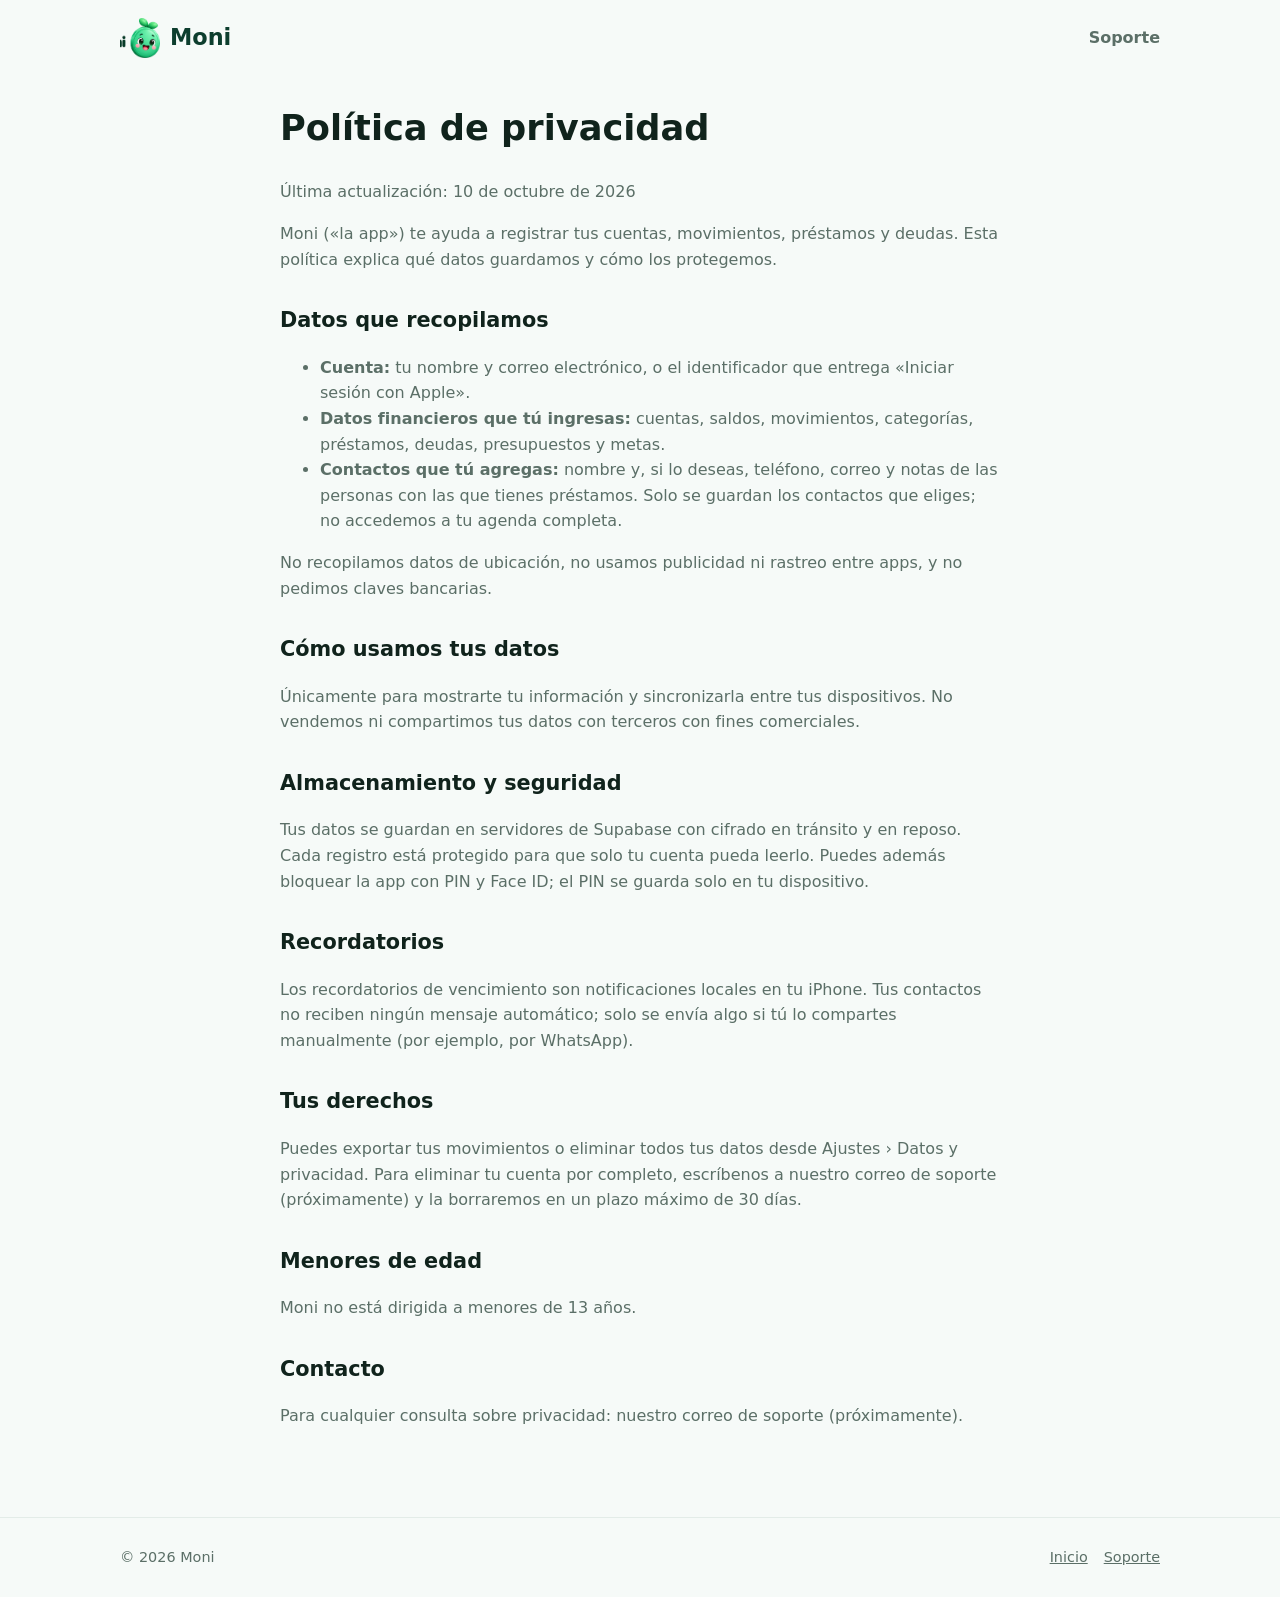
==== privacidad.html @ bd49da3e "Sitio web de Moni: landing, privacidad y soporte Co-Authored-By: Claude Opus 5.5 <noreply@anthropic." ====
<!doctype html>
<html lang="es">
<head>
  <meta charset="utf-8">
  <meta name="viewport" content="width=device-width, initial-scale=1">
  <title>Política de privacidad – Moni</title>
  <meta name="theme-color" content="#16a374">
  <link rel="icon" type="image/png" href="/assets/favicon.png">
  <link rel="stylesheet" href="/styles.css">
</head>
<body>
  <header>
    <div class="wrap">
      <a class="brand" href="/"><img src="/assets/logo_isotipo.png" alt="">Moni</a>
      <nav><a href="/soporte.html">Soporte</a></nav>
    </div>
  </header>

  <main class="wrap legal">
    <h1>Política de privacidad</h1>
    <p>Última actualización: 10 de octubre de 2026</p>

    <p>Moni («la app») te ayuda a registrar tus cuentas, movimientos, préstamos y deudas. Esta política explica qué datos guardamos y cómo los protegemos.</p>

    <h2>Datos que recopilamos</h2>
    <ul>
      <li><strong>Cuenta:</strong> tu nombre y correo electrónico, o el identificador que entrega «Iniciar sesión con Apple».</li>
      <li><strong>Datos financieros que tú ingresas:</strong> cuentas, saldos, movimientos, categorías, préstamos, deudas, presupuestos y metas.</li>
      <li><strong>Contactos que tú agregas:</strong> nombre y, si lo deseas, teléfono, correo y notas de las personas con las que tienes préstamos. Solo se guardan los contactos que eliges; no accedemos a tu agenda completa.</li>
    </ul>
    <p>No recopilamos datos de ubicación, no usamos publicidad ni rastreo entre apps, y no pedimos claves bancarias.</p>

    <h2>Cómo usamos tus datos</h2>
    <p>Únicamente para mostrarte tu información y sincronizarla entre tus dispositivos. No vendemos ni compartimos tus datos con terceros con fines comerciales.</p>

    <h2>Almacenamiento y seguridad</h2>
    <p>Tus datos se guardan en servidores de Supabase con cifrado en tránsito y en reposo. Cada registro está protegido para que solo tu cuenta pueda leerlo. Puedes además bloquear la app con PIN y Face ID; el PIN se guarda solo en tu dispositivo.</p>

    <h2>Recordatorios</h2>
    <p>Los recordatorios de vencimiento son notificaciones locales en tu iPhone. Tus contactos no reciben ningún mensaje automático; solo se envía algo si tú lo compartes manualmente (por ejemplo, por WhatsApp).</p>

    <h2>Tus derechos</h2>
    <p>Puedes exportar tus movimientos o eliminar todos tus datos desde Ajustes › Datos y privacidad. Para eliminar tu cuenta por completo, escríbenos a nuestro correo de soporte (próximamente) y la borraremos en un plazo máximo de 30 días.</p>

    <h2>Menores de edad</h2>
    <p>Moni no está dirigida a menores de 13 años.</p>

    <h2>Contacto</h2>
    <p>Para cualquier consulta sobre privacidad: nuestro correo de soporte (próximamente).</p>
  </main>

  <footer>
    <div class="wrap">
      <span>© 2026 Moni</span>
      <span><a href="/">Inicio</a><a href="/soporte.html">Soporte</a></span>
    </div>
  </footer>
</body>
</html>
---- styles.css ----
:root {
  --green: #16a374;
  --green-light: #34c790;
  --green-dark: #0d3e2e;
  --bg: #f6faf8;
  --card: #ffffff;
  --text: #10231c;
  --muted: #5b6f67;
  --border: #e3ece8;
}

@media (prefers-color-scheme: dark) {
  :root {
    --bg: #0b1612;
    --card: #12221c;
    --text: #e8f3ee;
    --muted: #9db3aa;
    --border: #1f342c;
    --green-dark: #34c790;
  }
}

* { box-sizing: border-box; }

body {
  margin: 0;
  font-family: -apple-system, BlinkMacSystemFont, "SF Pro Rounded", "Nunito", system-ui, sans-serif;
  background: var(--bg);
  color: var(--text);
  line-height: 1.6;
}

a { color: var(--green); }

.wrap { max-width: 1080px; margin: 0 auto; padding: 0 20px; }

/* Header */
header { padding: 18px 0; }
header .wrap { display: flex; align-items: center; justify-content: space-between; gap: 12px; }
.brand { display: flex; align-items: center; gap: 10px; font-weight: 800; font-size: 1.4rem; color: var(--green-dark); text-decoration: none; }
.brand img { width: 40px; height: 40px; }
nav a { margin-left: 18px; color: var(--muted); text-decoration: none; font-weight: 600; }
nav a:hover { color: var(--green); }

/* Hero */
.hero { padding: 48px 0 72px; }
.hero .wrap { display: grid; grid-template-columns: 1.1fr 0.9fr; gap: 32px; align-items: center; }
.hero h1 { font-size: clamp(2.2rem, 5vw, 3.6rem); line-height: 1.1; margin: 0 0 16px; }
.hero h1 span { color: var(--green); }
.hero p { font-size: 1.2rem; color: var(--muted); margin: 0 0 28px; }
.hero-art { position: relative; text-align: center; }
.hero-art::before {
  content: ""; position: absolute; inset: 8% 8%; border-radius: 50%;
  background: radial-gradient(circle, rgba(52, 199, 144, .35), transparent 70%);
}
.hero-art img { position: relative; width: min(360px, 80%); animation: float 4s ease-in-out infinite; }
@keyframes float { 50% { transform: translateY(-12px); } }

.btn {
  display: inline-flex; align-items: center; gap: 10px;
  padding: 14px 24px; border-radius: 999px; font-weight: 700; text-decoration: none;
  background: #000; color: #fff;
}
.btn small { display: block; font-size: .7rem; font-weight: 500; opacity: .8; line-height: 1; }
.btn.secondary { background: transparent; color: var(--green); border: 2px solid var(--green); margin-left: 10px; }
.badge-soon { display: inline-block; margin-top: 12px; color: var(--muted); font-size: .9rem; }

/* Features */
.features { padding: 40px 0 72px; }
.features h2, .faq h2 { text-align: center; font-size: 2rem; margin: 0 0 8px; }
.subtitle { text-align: center; color: var(--muted); margin: 0 0 40px; }
.grid { display: grid; grid-template-columns: repeat(3, 1fr); gap: 20px; }
.card {
  background: var(--card); border: 1px solid var(--border); border-radius: 24px;
  padding: 24px; text-align: center;
}
.card img { width: 120px; height: 120px; object-fit: contain; }
.card h3 { margin: 12px 0 6px; }
.card p { margin: 0; color: var(--muted); }

/* CTA band */
.cta {
  margin: 0 auto 72px; max-width: 1040px; border-radius: 32px; padding: 40px;
  background: linear-gradient(135deg, #0d3e2e, #16a374); color: #fff;
  display: flex; align-items: center; gap: 32px;
}
.cta img { width: 140px; }
.cta h2 { margin: 0 0 8px; }
.cta p { margin: 0 0 18px; opacity: .9; }
.cta .btn { background: #fff; color: #0d3e2e; }

/* FAQ / legal */
.faq { padding: 0 0 72px; }
details { background: var(--card); border: 1px solid var(--border); border-radius: 16px; padding: 16px 20px; margin: 0 auto 12px; max-width: 760px; }
summary { font-weight: 700; cursor: pointer; }
details p { color: var(--muted); margin: 10px 0 0; }

.legal { max-width: 760px; padding-bottom: 72px; }
.legal h1 { font-size: 2.2rem; }
.legal h2 { margin-top: 32px; font-size: 1.3rem; }
.legal p, .legal li { color: var(--muted); }

footer { border-top: 1px solid var(--border); padding: 28px 0; color: var(--muted); font-size: .9rem; }
footer .wrap { display: flex; justify-content: space-between; flex-wrap: wrap; gap: 12px; }
footer a { color: var(--muted); margin-left: 16px; }

@media (max-width: 760px) {
  .hero .wrap { grid-template-columns: 1fr; text-align: center; }
  .hero-art { order: -1; }
  .grid { grid-template-columns: 1fr; }
  .cta { flex-direction: column; text-align: center; margin: 0 16px 56px; padding: 32px 24px; }
  nav a:not(:last-child) { display: none; }
  .btn.secondary { margin: 12px 0 0; }
}
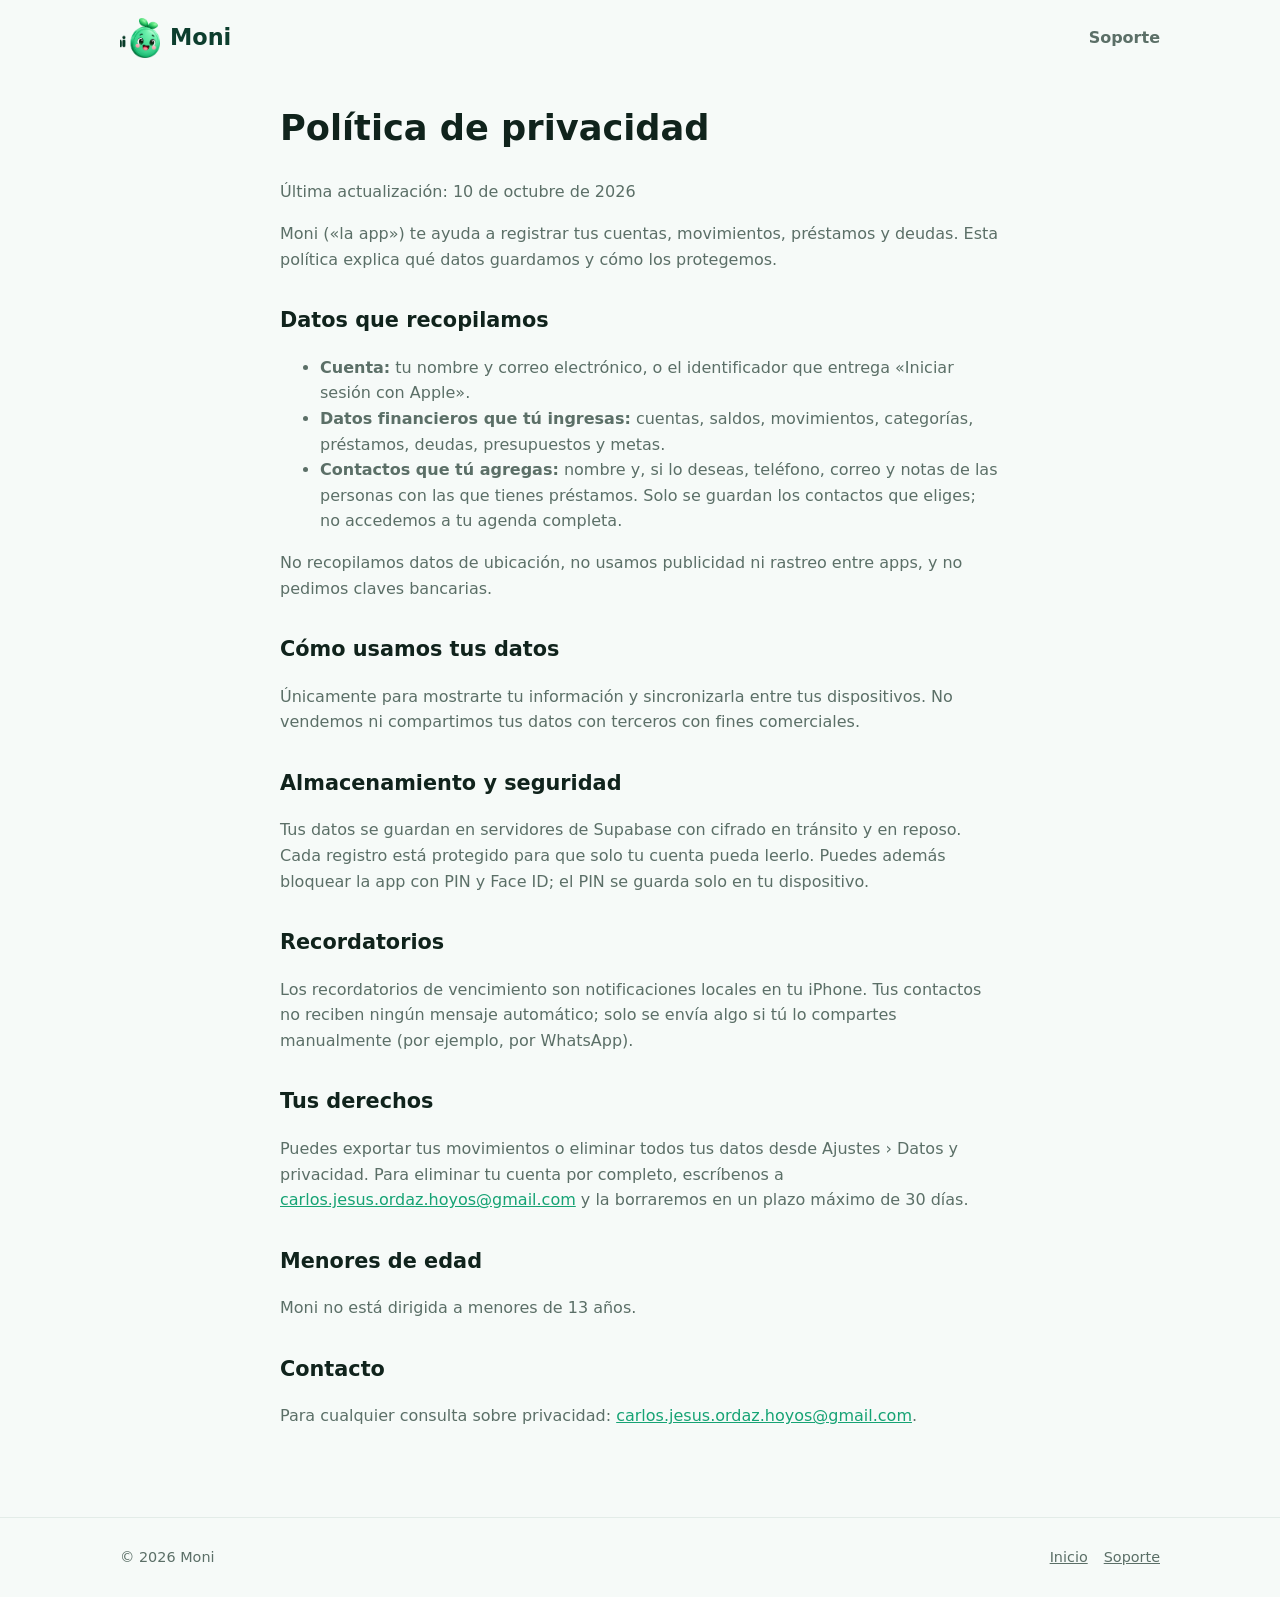
==== commit 744ae0f8: "Agrega correo de soporte Co-Authored-By: Claude Opus 5.5 <noreply@anthropic.com>" ====
--- a/privacidad.html
+++ b/privacidad.html
@@ -40,13 +40,13 @@
     <p>Los recordatorios de vencimiento son notificaciones locales en tu iPhone. Tus contactos no reciben ningún mensaje automático; solo se envía algo si tú lo compartes manualmente (por ejemplo, por WhatsApp).</p>
 
     <h2>Tus derechos</h2>
-    <p>Puedes exportar tus movimientos o eliminar todos tus datos desde Ajustes › Datos y privacidad. Para eliminar tu cuenta por completo, escríbenos a nuestro correo de soporte (próximamente) y la borraremos en un plazo máximo de 30 días.</p>
+    <p>Puedes exportar tus movimientos o eliminar todos tus datos desde Ajustes › Datos y privacidad. Para eliminar tu cuenta por completo, escríbenos a <a href="mailto:carlos.jesus.ordaz.hoyos@gmail.com">carlos.jesus.ordaz.hoyos@gmail.com</a> y la borraremos en un plazo máximo de 30 días.</p>
 
     <h2>Menores de edad</h2>
     <p>Moni no está dirigida a menores de 13 años.</p>
 
     <h2>Contacto</h2>
-    <p>Para cualquier consulta sobre privacidad: nuestro correo de soporte (próximamente).</p>
+    <p>Para cualquier consulta sobre privacidad: <a href="mailto:carlos.jesus.ordaz.hoyos@gmail.com">carlos.jesus.ordaz.hoyos@gmail.com</a>.</p>
   </main>
 
   <footer>
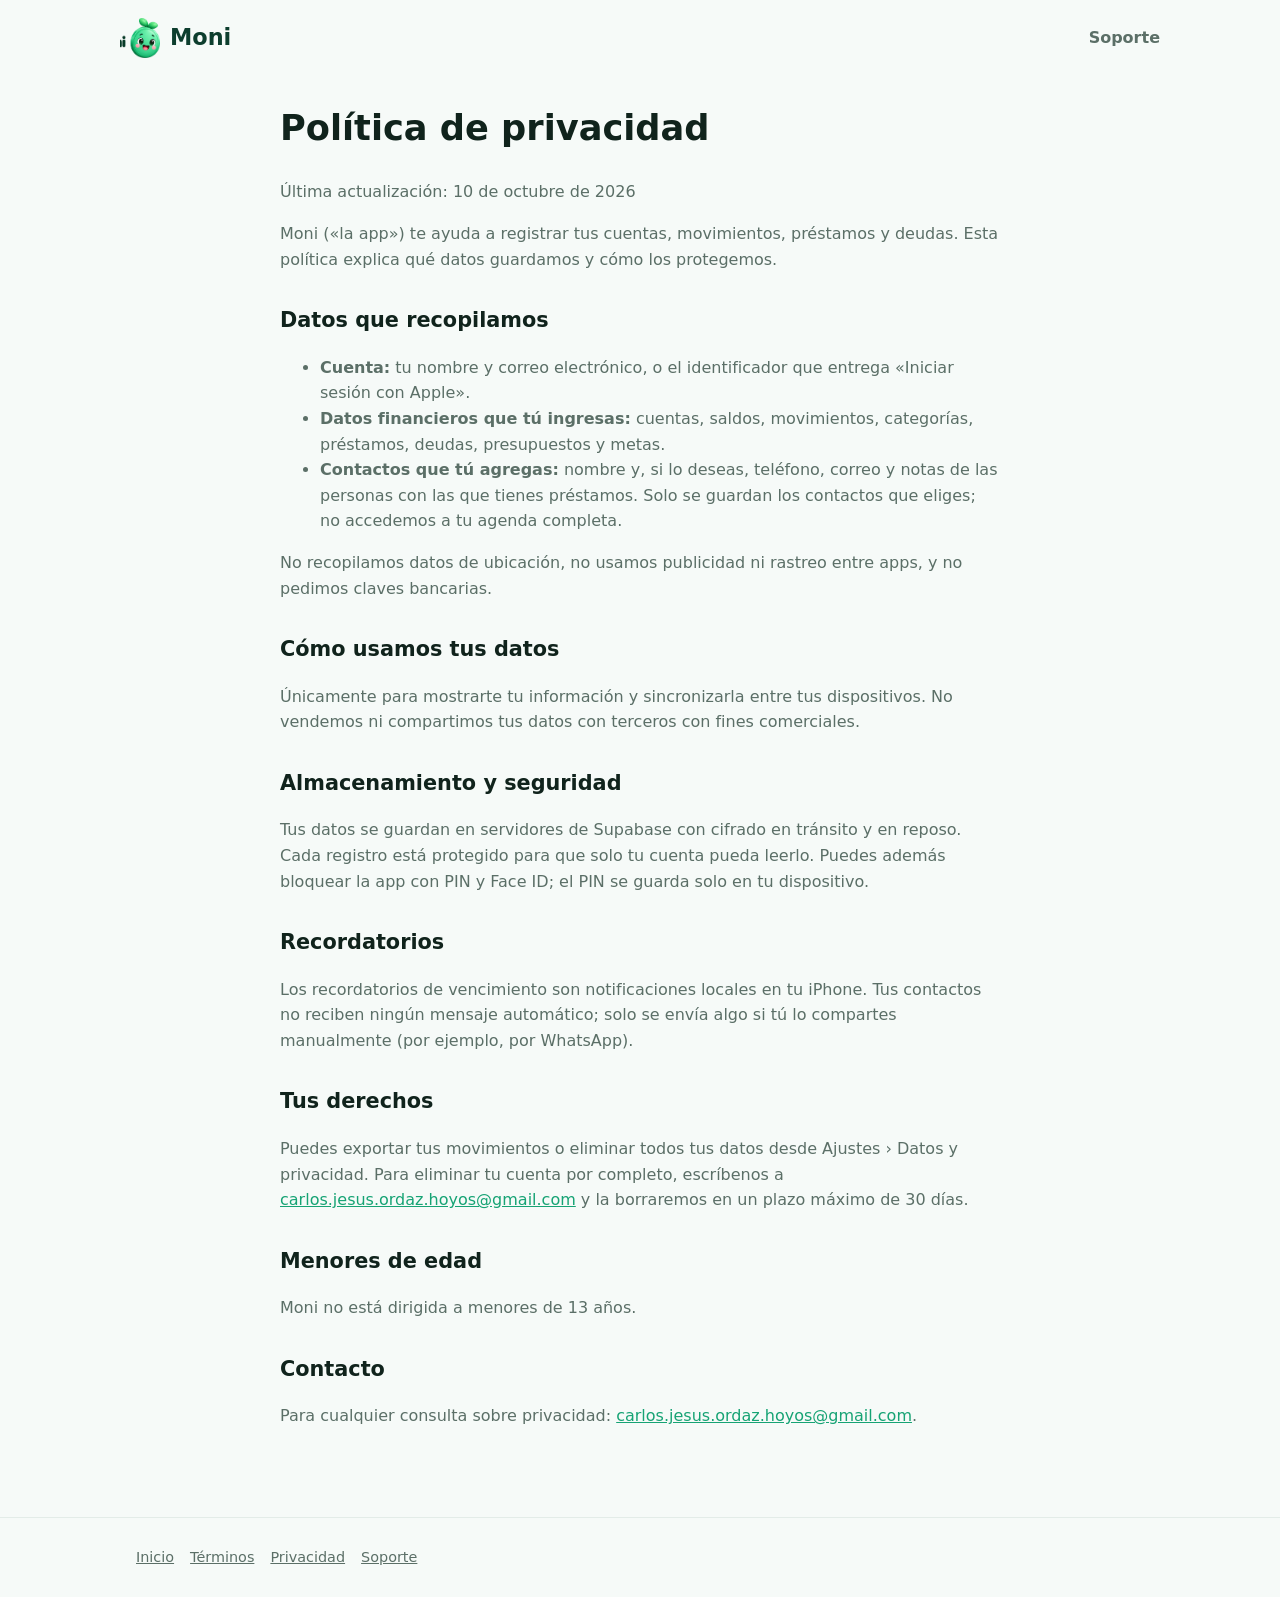
==== commit 842f4496: "Agrega términos y condiciones Co-Authored-By: Claude Opus 5.5 <noreply@anthropic.com>" ====
--- a/privacidad.html
+++ b/privacidad.html
@@ -51,8 +51,7 @@
 
   <footer>
     <div class="wrap">
-      <span>© 2026 Moni</span>
-      <span><a href="/">Inicio</a><a href="/soporte.html">Soporte</a></span>
+      <span><a href="/">Inicio</a><a href="/terminos">Términos</a><a href="/privacidad">Privacidad</a><a href="/soporte">Soporte</a></span>
     </div>
   </footer>
 </body>
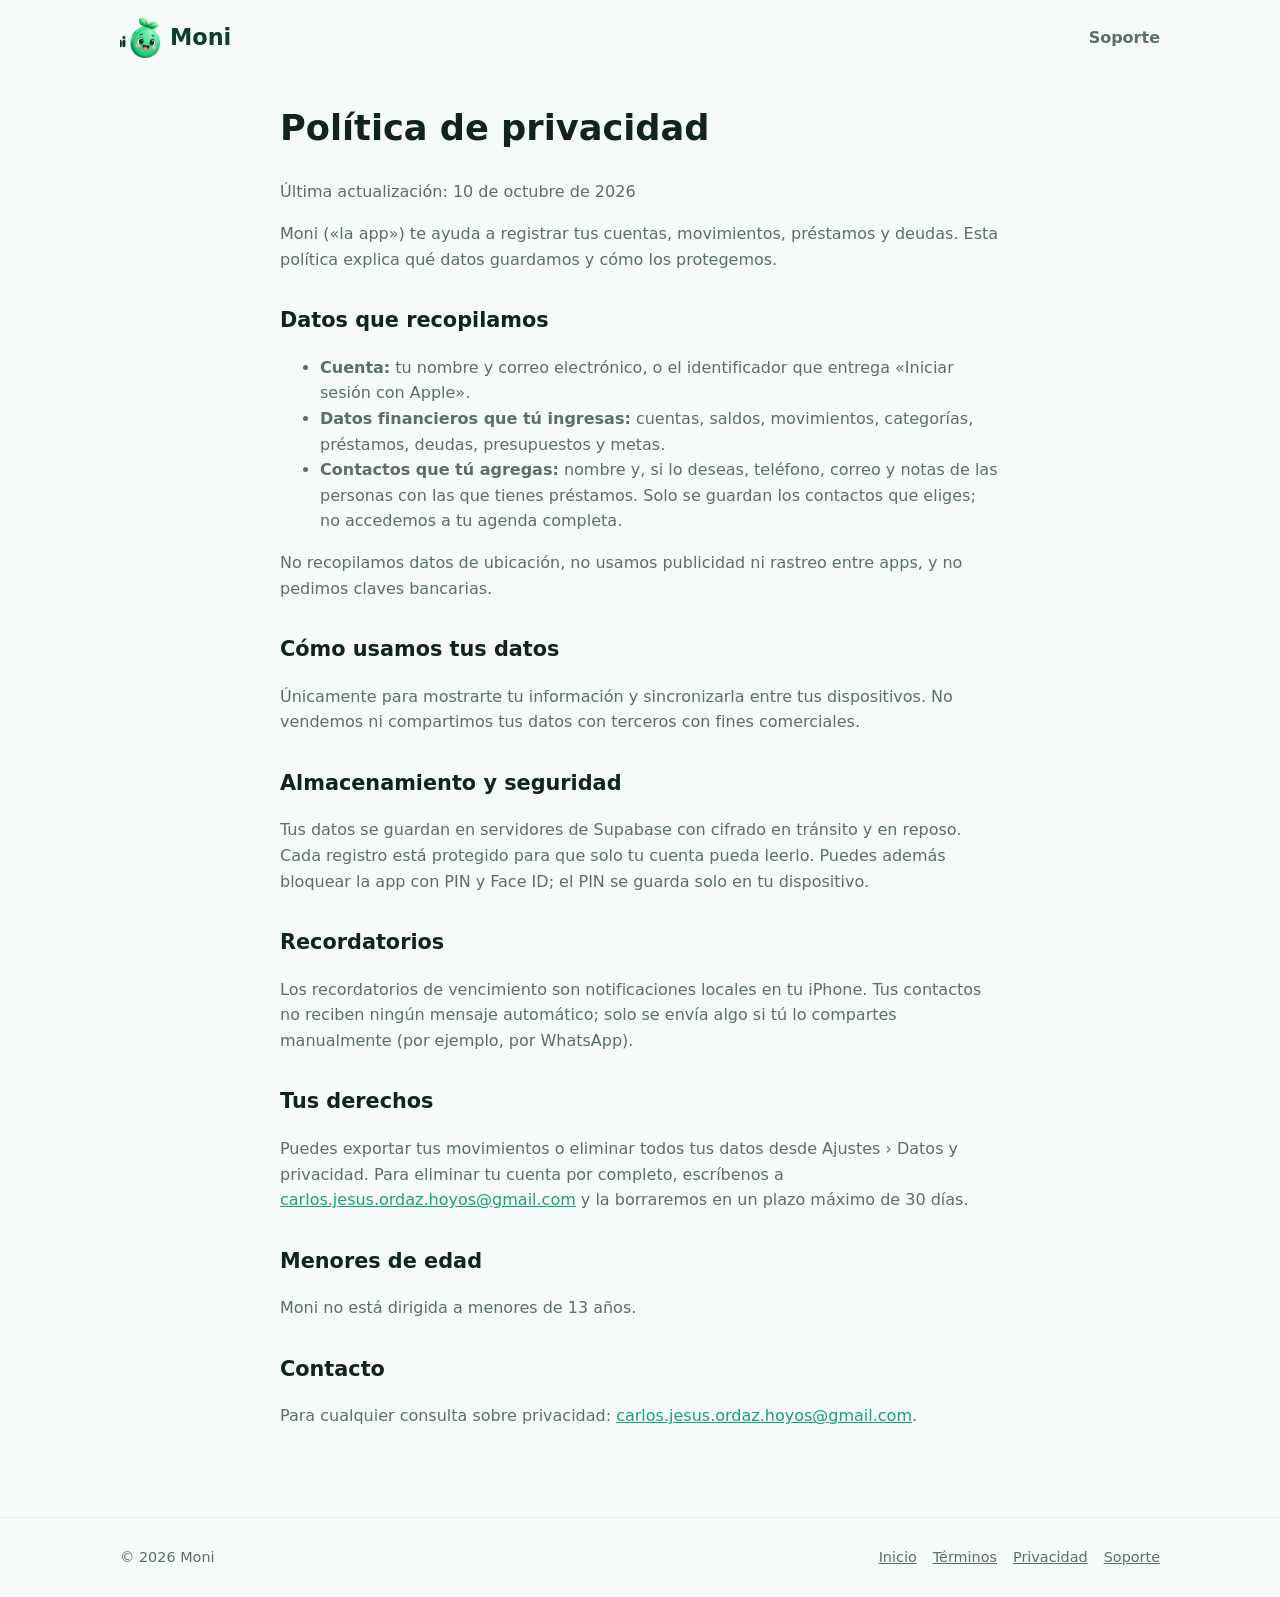
==== commit 3b4ec12d: "Restaura copyright en el pie de página Co-Authored-By: Claude Opus 5.5 <noreply@anthropic.com>" ====
--- a/privacidad.html
+++ b/privacidad.html
@@ -51,6 +51,7 @@
 
   <footer>
     <div class="wrap">
+      <span>© 2026 Moni</span>
       <span><a href="/">Inicio</a><a href="/terminos">Términos</a><a href="/privacidad">Privacidad</a><a href="/soporte">Soporte</a></span>
     </div>
   </footer>
